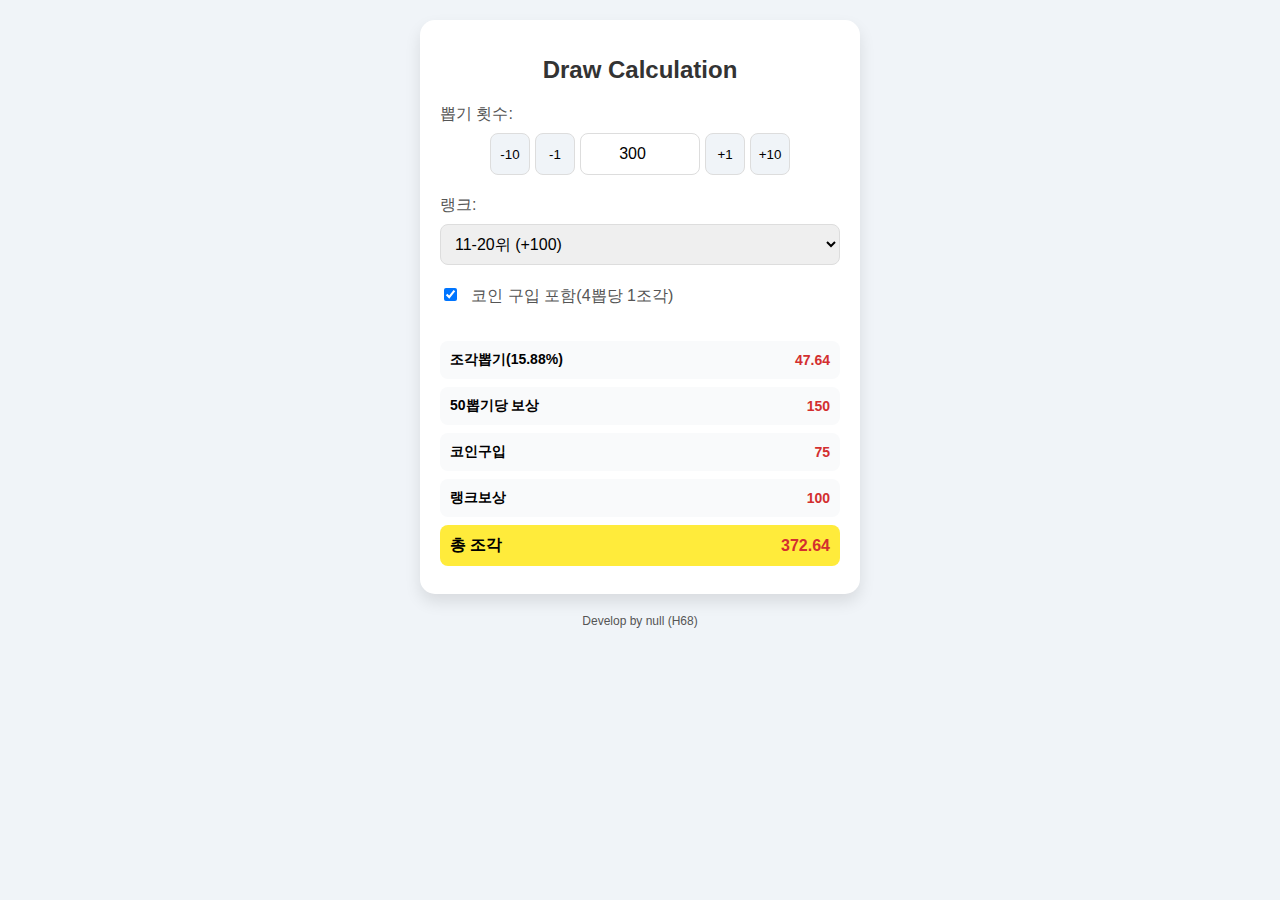
==== index.html @ 6f9d4612 "Update index.html" ====
<!DOCTYPE html>
<html lang="en">
<head>
    <meta charset="UTF-8">
    <meta name="viewport" content="width=device-width, initial-scale=1.0">
    <title>Draw Calculation</title>
    <style>
        body {
            font-family: 'Arial', sans-serif;
            background-color: #f0f4f8;
            margin: 0;
            padding: 20px;
            display: flex;
            flex-direction: column;
            align-items: center;
            min-height: 100vh;
            box-sizing: border-box;
        }

        .container {
            background-color: #fff;
            padding: 20px;
            border-radius: 15px;
            box-shadow: 0 8px 16px rgba(0, 0, 0, 0.1);
            max-width: 400px;
            width: 100%;
            margin-bottom: 20px;
        }

        h1 {
            text-align: center;
            color: #333;
            margin-bottom: 20px;
            font-size: 24px;
        }

        label {
            font-size: 16px;
            color: #555;
            display: block;
            margin-bottom: 8px;
        }

        select {
            width: 100%;
            padding: 10px;
            margin-bottom: 20px;
            border: 1px solid #ddd;
            border-radius: 8px;
            font-size: 16px;
            box-sizing: border-box;
        }

        input {
            padding: 10px;
            margin-bottom: 20px;
            border: 1px solid #ddd;
            border-radius: 8px;
            font-size: 16px;
            box-sizing: border-box;
        }

        input[type="checkbox"] {
            width: auto;
            margin-right: 10px;
        }

        .results {
            margin-top: 20px;
        }

        .result-row {
            display: flex;
            justify-content: space-between;
            align-items: center;
            padding: 10px;
            background-color: #f9fafb;
            margin-bottom: 8px;
            border-radius: 8px;
            font-size: 14px;
        }

        .result-row span {
            font-weight: bold;
        }

        .result-number {
            color: #d32f2f; /* Bright red for better visibility */
            font-weight: bold;
        }

        #total-row {
            background-color: #ffeb3b;
            font-size: 16px;
            font-weight: bold;
        }

        #result {
            color: #d32f2f;
            font-weight: bold;
            display: none;
            margin-bottom: 10px;
            text-align: center;
        }

        .input-group {
            display: flex;
            justify-content: center;
            gap: 5px;
        }

        .input-group button {
            width: 40px;
            height: 42px;
            border: 1px solid #ddd;
            border-radius: 8px;
            background-color: #f0f4f8;
            cursor: pointer;
            vertical-align: middle; /* Align vertically with input */
        }

        .input-group input {
            width: 100%;
            max-width: 120px;
            text-align: center;
            height: 42px; /* Ensure the input height matches the button */
            vertical-align: middle; /* Align vertically with buttons */
        }

        footer {
            text-align: center;
            font-size: 12px;
            color: #555;
        }

        /* Mobile responsiveness */
        @media (max-width: 600px) {
            body {
                padding: 10px;
            }

            .container {
                padding: 15px;
            }

            h1 {
                font-size: 22px;
            }

            label, input, select {
                font-size: 16px;
            }

            .result-row {
                font-size: 13px;
                padding: 8px;
            }
        }
    </style>
    <script>
        function updateDraws(value) {
            const inputBox = document.getElementById('n');
            let currentValue = parseInt(inputBox.value) || 0;
            currentValue += value;
            if (currentValue < 0) currentValue = 0;
            inputBox.value = currentValue;
            calculate();
        }

        function calculate() {
            const n = parseFloat(document.getElementById('n').value) || 0;
            const rankValue = parseFloat(document.getElementById('rank').value) || 0;
            const coinPurchase = document.getElementById('coinPurchase').checked;

            const rankMinValues = {
                250: 600,
                200: 500,
                150: 400,
                120: 300,
                100: 200,
                50: 100,
                40: 100,
                30: 100
            };

            const minRequiredN = rankMinValues[rankValue];

            if (n < minRequiredN) {
                document.getElementById('result').innerText = "선택한 랭크에 필요한 최소 뽑기 횟수: " + minRequiredN;
                document.getElementById('result').style.display = 'block';

                document.getElementById('pieceProbability').innerText = '0';
                document.getElementById('drawReward').innerText = '0';
                document.getElementById('coinReward').innerText = '0';
                document.getElementById('rankReward').innerText = '0';
                document.getElementById('total').innerText = '0';
                return;
            }

            document.getElementById('result').style.display = 'none';

            const pieceProbability = n * 0.1588;
            const drawReward = Math.floor(n / 50) * 25;
            const coinReward = coinPurchase ? Math.floor(n / 4) : 0;
            const total = pieceProbability + drawReward + coinReward + rankValue;

            document.getElementById('pieceProbability').innerText = pieceProbability.toFixed(2);
            document.getElementById('drawReward').innerText = drawReward.toString()
            document.getElementById('coinReward').innerText = coinReward.toString()
            document.getElementById('rankReward').innerText = rankValue.toString();
            document.getElementById('total').innerText = total.toFixed(2);
        }
    </script>
</head>
<body onload="calculate()">
    <div class="container">
        <h1>Draw Calculation</h1>

        <label for="n">뽑기 횟수: </label>
        <div class="input-group">
            <button onclick="updateDraws(-10)">-10</button>
            <button onclick="updateDraws(-1)">-1</button>
            <input type="number" id="n" value="300" oninput="calculate()">
            <button onclick="updateDraws(1)">+1</button>
            <button onclick="updateDraws(10)">+10</button>
        </div>

        <label for="rank">랭크: </label>
        <select id="rank" onchange="calculate()">
            <option value="250">1위 (+250)</option>
            <option value="200">2-3위 (+200)</option>
            <option value="150">4-6위 (+150)</option>
            <option value="120">7-10위 (+120)</option>
            <option value="100" selected>11-20위 (+100)</option>
            <option value="50">21-30위 (+50)</option>
            <option value="40">31-50위 (+40)</option>
            <option value="30">51-100위 (+30)</option>
        </select>

        <label>
            <input type="checkbox" id="coinPurchase" checked onchange="calculate()"> 코인 구입 포함(4뽑당 1조각)
        </label>

        <div class="results">
            <p id="result"></p>

            <div class="result-row">
                <span>조각뽑기(15.88%)</span>
                <span class="result-number" id="pieceProbability">0</span>
            </div>
            <div class="result-row">
                <span>50뽑기당 보상</span>
                <span class="result-number" id="drawReward">0</span>
            </div>
            <div class="result-row">
                <span>코인구입</span>
                <span class="result-number" id="coinReward">0</span>
            </div>
            <div class="result-row">
                <span>랭크보상</span>
                <span class="result-number" id="rankReward">0</span>
            </div>
            <div class="result-row" id="total-row">
                <span>총 조각</span>
                <span class="result-number" id="total">0</span>
            </div>
        </div>
    </div>

    <footer>
        Develop by null (H68)
    </footer>
</body>
</html>
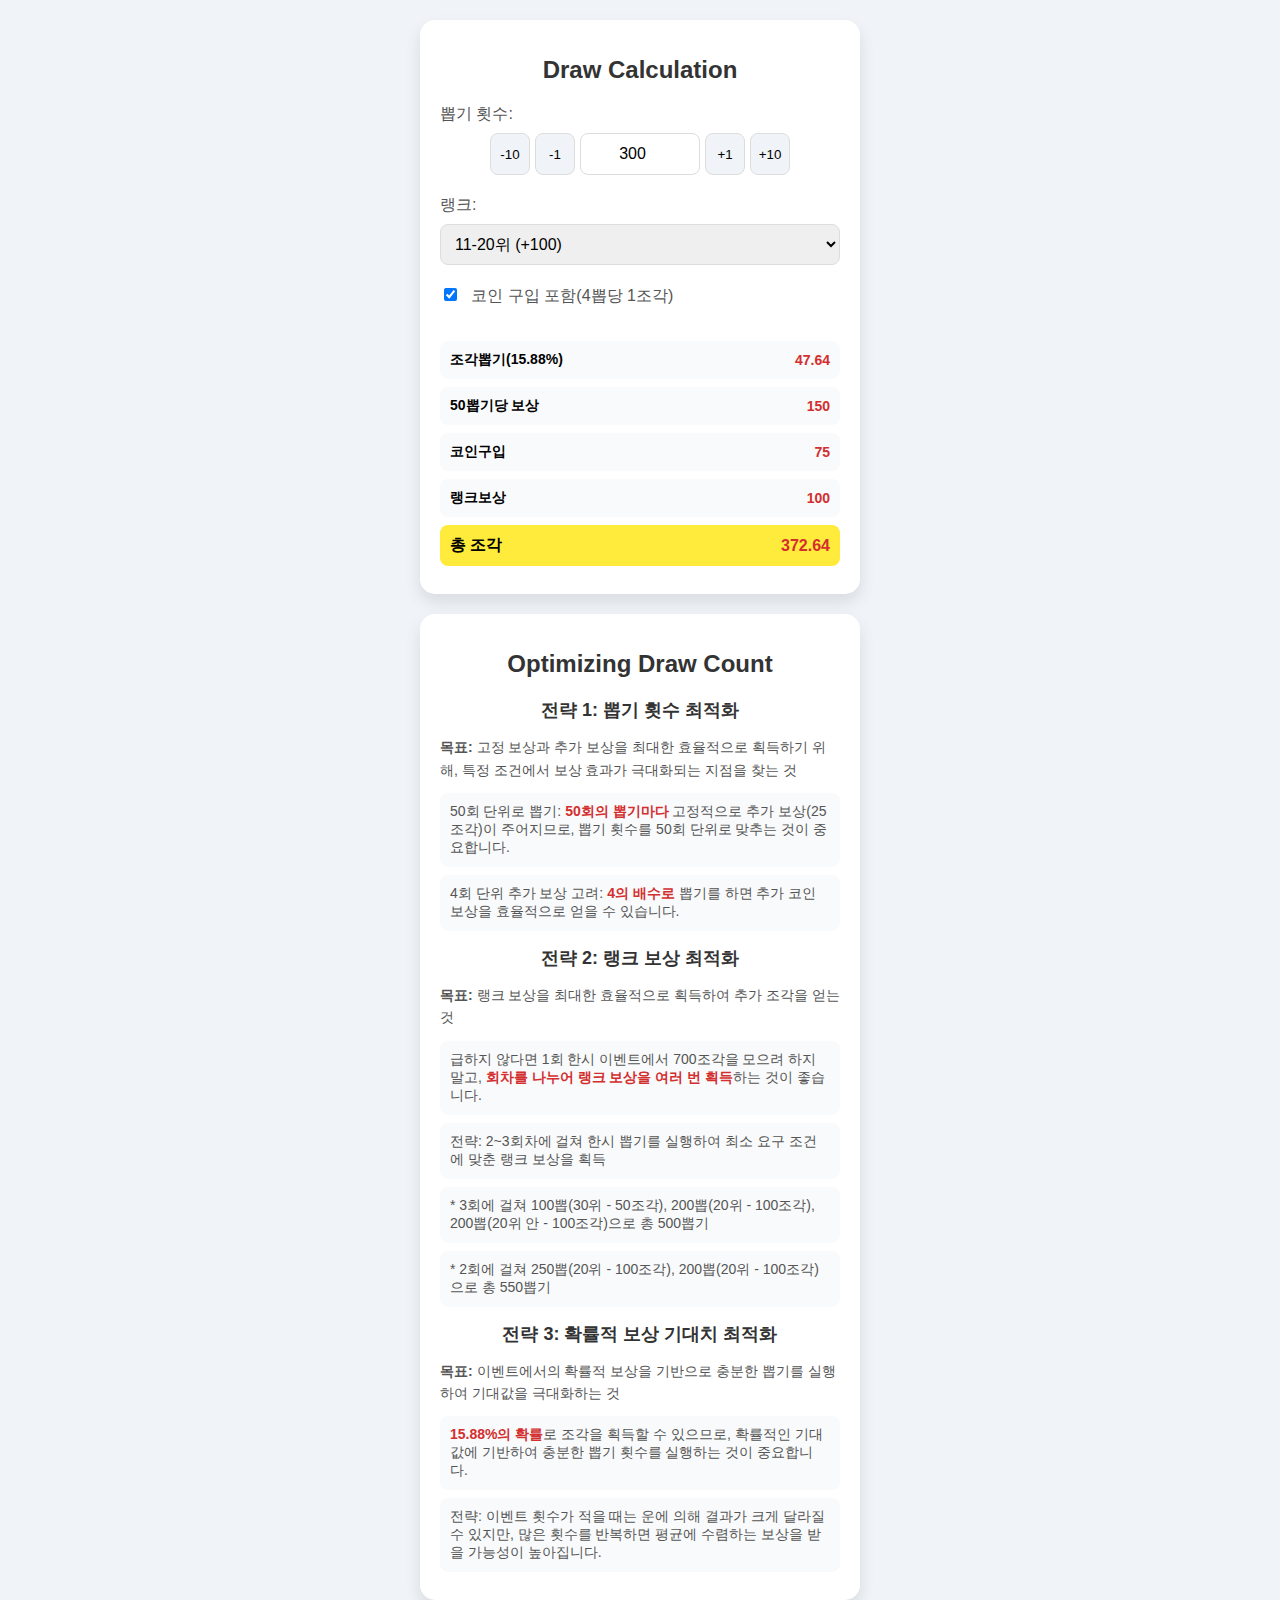
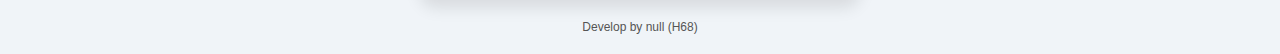
==== commit 4530c934: "Update index.html" ====
--- a/index.html
+++ b/index.html
@@ -133,6 +133,40 @@
             color: #555;
         }
 
+        .section h2 {
+            font-size: 18px;
+            color: #333;
+            margin-bottom: 12px;
+            text-align: center;
+        }
+
+        .section p {
+            font-size: 14px;
+            color: #555;
+            line-height: 1.6;
+            margin-bottom: 12px;
+        }
+
+        .section ul {
+            list-style-type: none;
+            padding: 0;
+            margin: 0;
+        }
+
+        .section li {
+            background-color: #f9fafb;
+            margin-bottom: 8px;
+            padding: 10px;
+            border-radius: 8px;
+            font-size: 14px;
+            color: #555;
+        }
+
+        .section li .highlight {
+            color: #d32f2f;
+            font-weight: bold;
+        }
+
         /* Mobile responsiveness */
         @media (max-width: 600px) {
             body {
@@ -267,6 +301,39 @@
         </div>
     </div>
 
+    <div class="container">
+        <h1>Optimizing Draw Count</h1>
+
+        <div class="section">
+            <h2>전략 1: 뽑기 횟수 최적화</h2>
+            <p><strong>목표:</strong> 고정 보상과 추가 보상을 최대한 효율적으로 획득하기 위해, 특정 조건에서 보상 효과가 극대화되는 지점을 찾는 것</p>
+            <ul>
+                <li>50회 단위로 뽑기: <span class="highlight">50회의 뽑기마다</span> 고정적으로 추가 보상(25조각)이 주어지므로, 뽑기 횟수를 50회 단위로 맞추는 것이 중요합니다.</li>
+                <li>4회 단위 추가 보상 고려: <span class="highlight">4의 배수로</span> 뽑기를 하면 추가 코인 보상을 효율적으로 얻을 수 있습니다.</li>
+            </ul>
+        </div>
+
+        <div class="section">
+            <h2>전략 2: 랭크 보상 최적화</h2>
+            <p><strong>목표:</strong> 랭크 보상을 최대한 효율적으로 획득하여 추가 조각을 얻는 것</p>
+            <ul>
+                <li>급하지 않다면 1회 한시 이벤트에서 700조각을 모으려 하지 말고, <span class="highlight">회차를 나누어 랭크 보상을 여러 번 획득</span>하는 것이 좋습니다.</li>
+                <li>전략: 2~3회차에 걸쳐 한시 뽑기를 실행하여 최소 요구 조건에 맞춘 랭크 보상을 획득</li>
+                <li> * 3회에 걸쳐 100뽑(30위 - 50조각), 200뽑(20위 - 100조각), 200뽑(20위 안 - 100조각)으로 총 500뽑기</li>
+                <li> * 2회에 걸쳐 250뽑(20위 - 100조각), 200뽑(20위 - 100조각)으로 총 550뽑기</li>
+            </ul>
+        </div>
+
+        <div class="section">
+            <h2>전략 3: 확률적 보상 기대치 최적화</h2>
+            <p><strong>목표:</strong> 이벤트에서의 확률적 보상을 기반으로 충분한 뽑기를 실행하여 기대값을 극대화하는 것</p>
+            <ul>
+                <li><span class="highlight">15.88%의 확률</span>로 조각을 획득할 수 있으므로, 확률적인 기대값에 기반하여 충분한 뽑기 횟수를 실행하는 것이 중요합니다.</li>
+                <li>전략: 이벤트 횟수가 적을 때는 운에 의해 결과가 크게 달라질 수 있지만, 많은 횟수를 반복하면 평균에 수렴하는 보상을 받을 가능성이 높아집니다.</li>
+            </ul>
+        </div>
+    </div>
+
     <footer>
         Develop by null (H68)
     </footer>
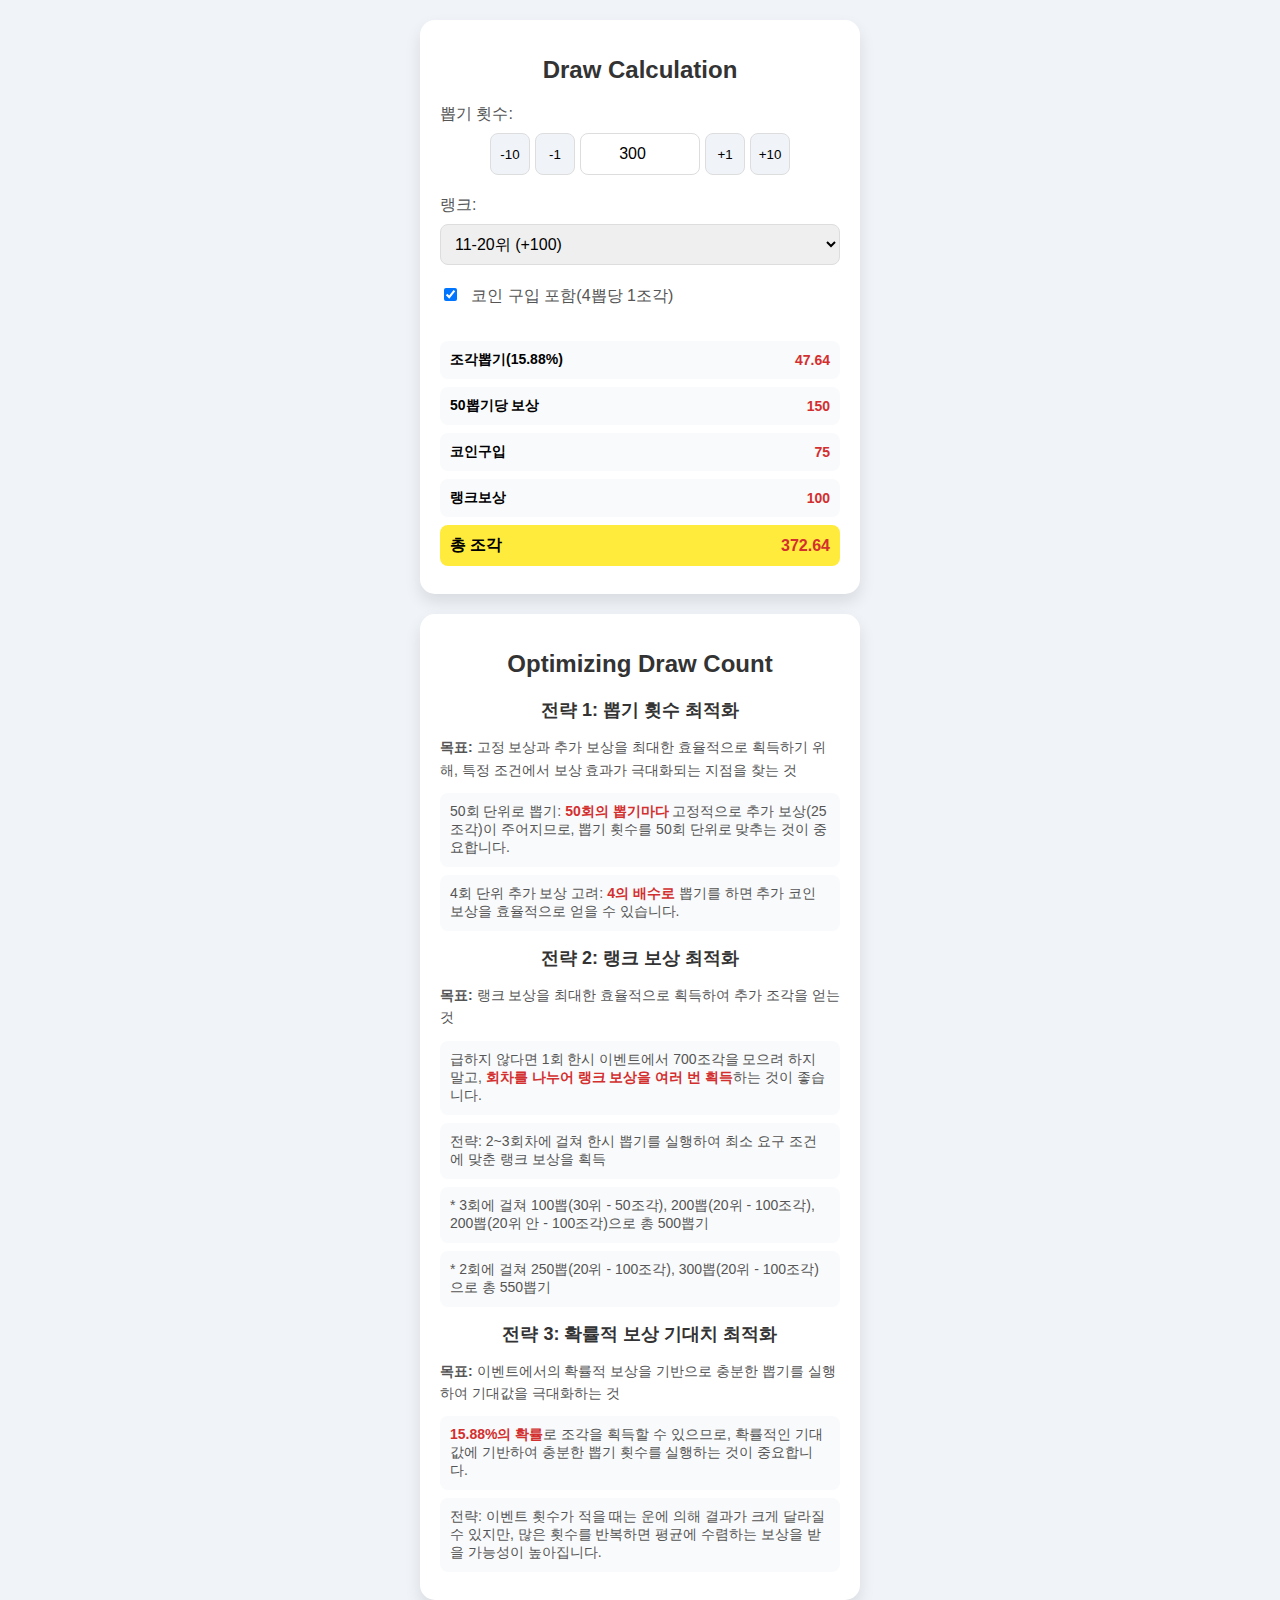
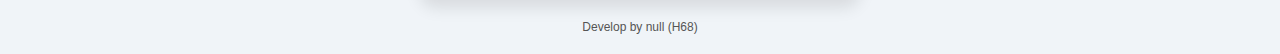
==== commit c836af86: "Update index.html" ====
--- a/index.html
+++ b/index.html
@@ -320,7 +320,7 @@
                 <li>급하지 않다면 1회 한시 이벤트에서 700조각을 모으려 하지 말고, <span class="highlight">회차를 나누어 랭크 보상을 여러 번 획득</span>하는 것이 좋습니다.</li>
                 <li>전략: 2~3회차에 걸쳐 한시 뽑기를 실행하여 최소 요구 조건에 맞춘 랭크 보상을 획득</li>
                 <li> * 3회에 걸쳐 100뽑(30위 - 50조각), 200뽑(20위 - 100조각), 200뽑(20위 안 - 100조각)으로 총 500뽑기</li>
-                <li> * 2회에 걸쳐 250뽑(20위 - 100조각), 200뽑(20위 - 100조각)으로 총 550뽑기</li>
+                <li> * 2회에 걸쳐 250뽑(20위 - 100조각), 300뽑(20위 - 100조각)으로 총 550뽑기</li>
             </ul>
         </div>
 
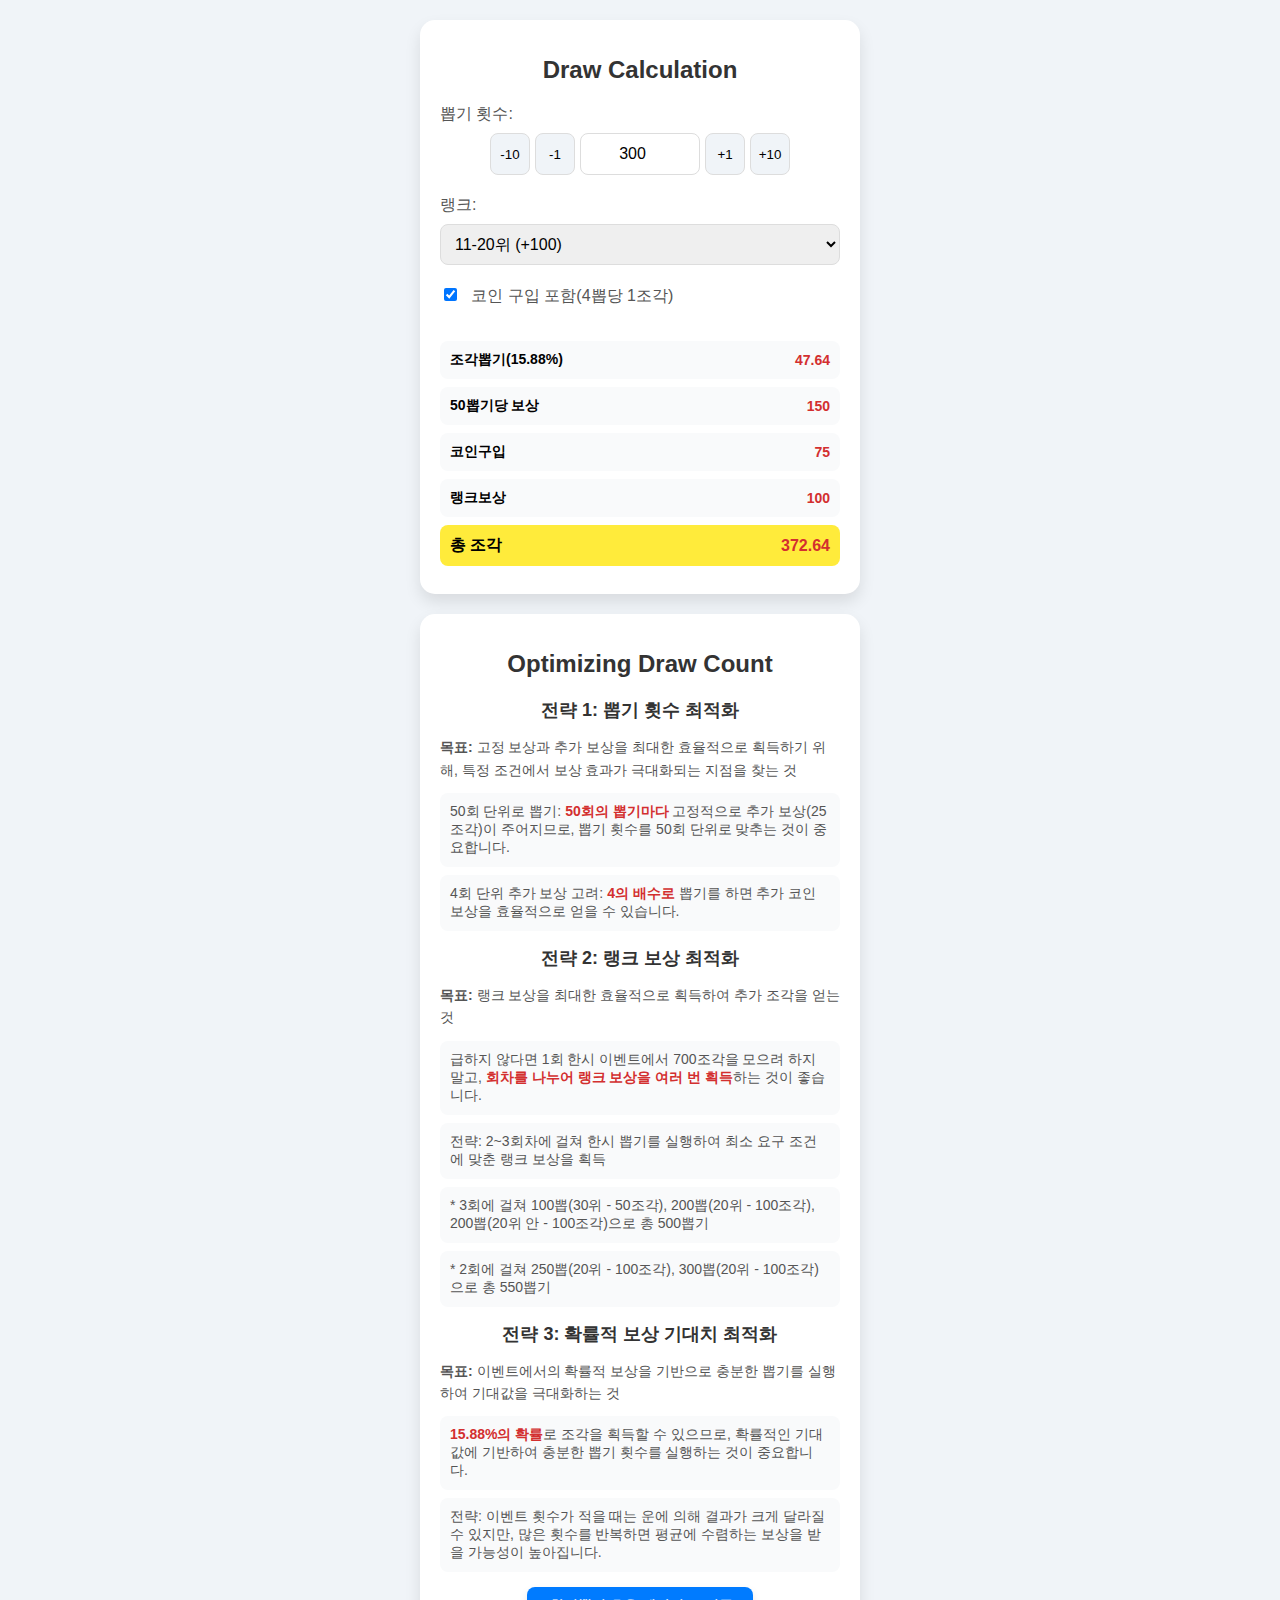
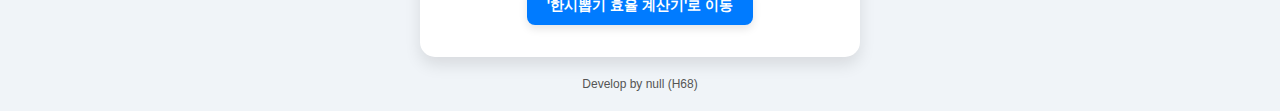
==== commit 32beb9aa: "Update index.html" ====
--- a/index.html
+++ b/index.html
@@ -190,6 +190,28 @@
                 padding: 8px;
             }
         }
+        .styled-link {
+            display: inline-block;
+            padding: 10px 20px;
+            background-color: #007BFF;
+            color: #fff;
+            text-decoration: none;
+            border-radius: 8px;
+            font-size: 14px;
+            transition: background-color 0.3s ease;
+            font-weight: bold;
+            box-shadow: 0 4px 8px rgba(0, 0, 0, 0.1);
+        }
+
+        .styled-link:hover {
+            background-color: #0056b3;
+        }
+
+        .styled-link:active {
+            background-color: #004085;
+            box-shadow: 0 2px 4px rgba(0, 0, 0, 0.2);
+        }
+
     </style>
     <script>
         function updateDraws(value) {
@@ -300,7 +322,6 @@
             </div>
         </div>
     </div>
-
     <div class="container">
         <h1>Optimizing Draw Count</h1>
 
@@ -332,6 +353,11 @@
                 <li>전략: 이벤트 횟수가 적을 때는 운에 의해 결과가 크게 달라질 수 있지만, 많은 횟수를 반복하면 평균에 수렴하는 보상을 받을 가능성이 높아집니다.</li>
             </ul>
         </div>
+        <div class="section">
+            <h2>
+                <a href="optimal_draw_calculator.html" class="styled-link">'한시뽑기 효율 계산기'로 이동</a>
+            </h2>
+        </div>
     </div>
 
     <footer>
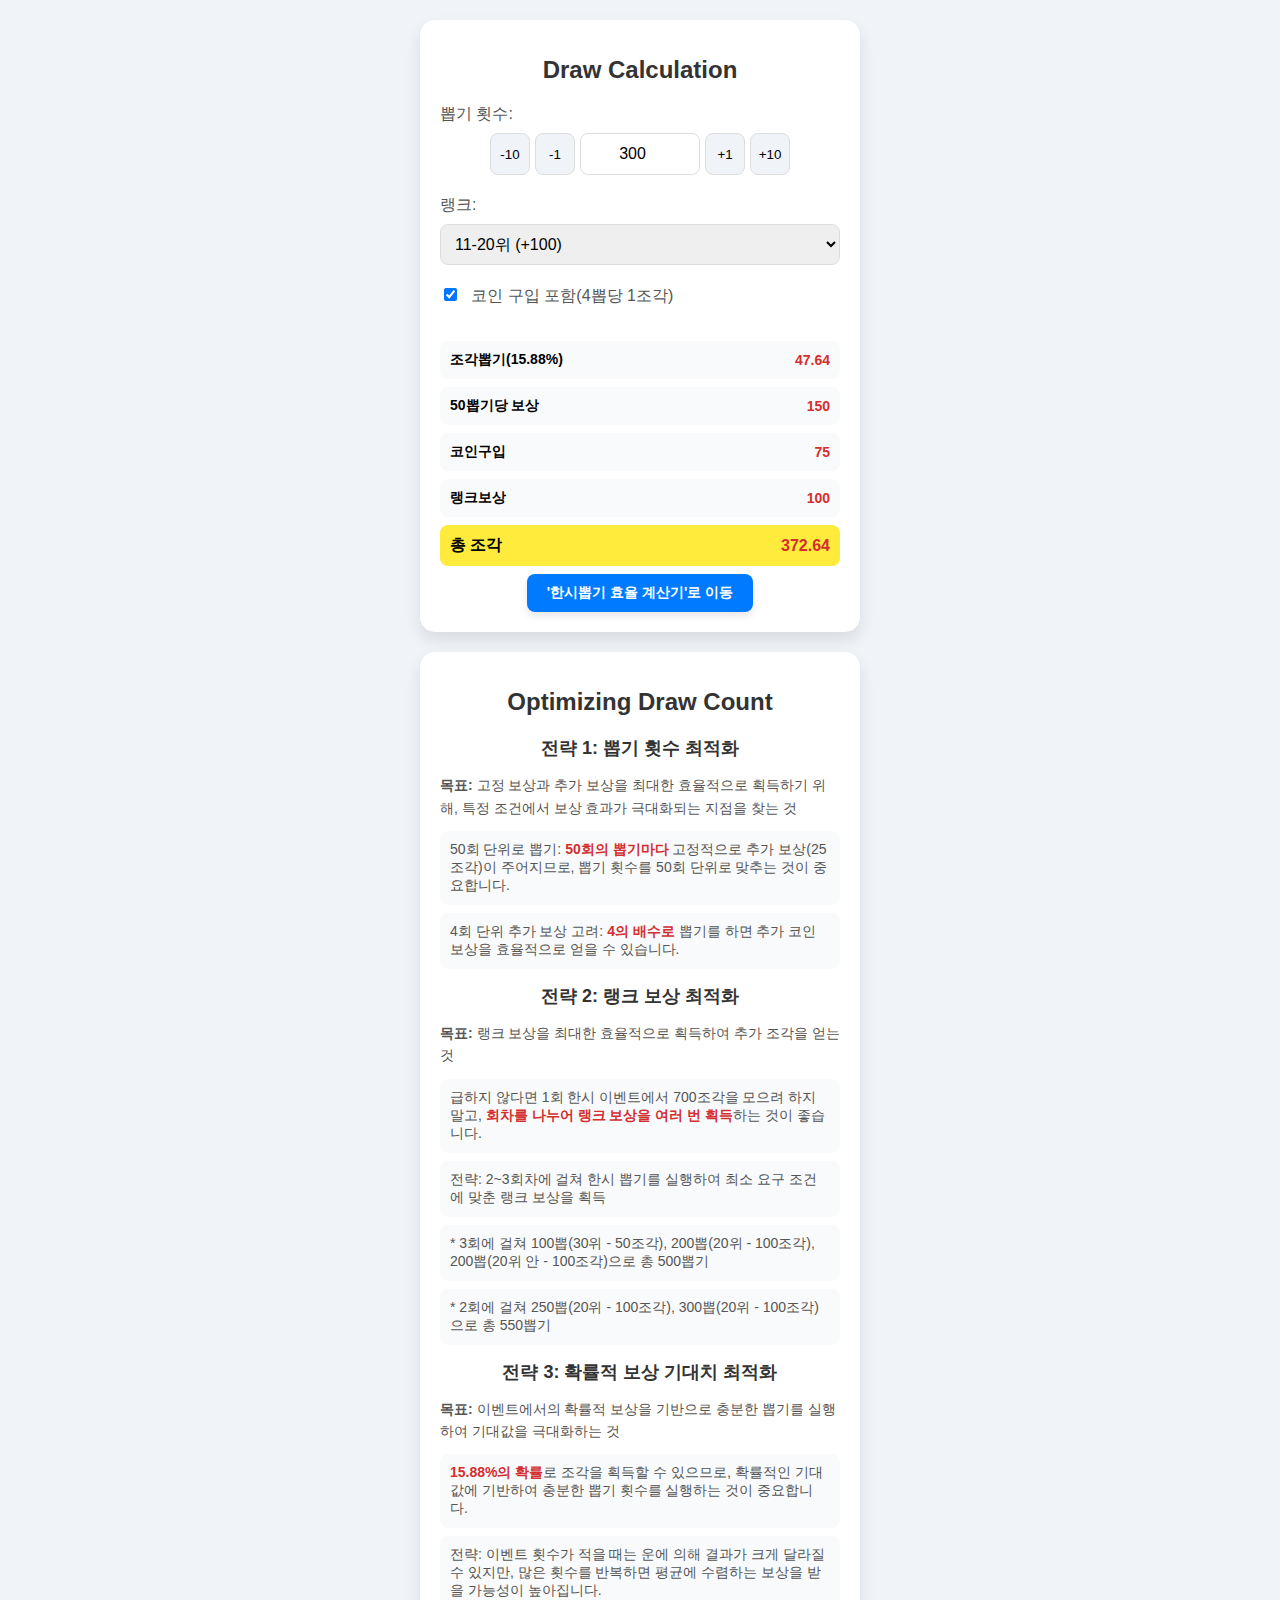
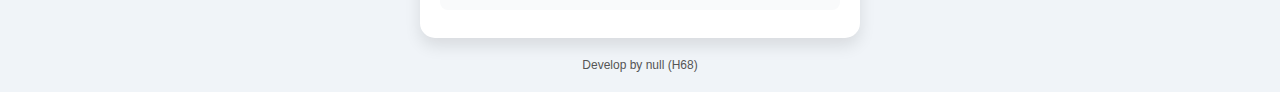
==== commit a3c8682e: "Update index.html" ====
--- a/index.html
+++ b/index.html
@@ -321,6 +321,9 @@
                 <span class="result-number" id="total">0</span>
             </div>
         </div>
+        <div style="text-align: center;">
+            <a href="optimal_draw_calculator.html" class="styled-link">'한시뽑기 효율 계산기'로 이동</a>
+        </div>
     </div>
     <div class="container">
         <h1>Optimizing Draw Count</h1>
@@ -353,11 +356,6 @@
                 <li>전략: 이벤트 횟수가 적을 때는 운에 의해 결과가 크게 달라질 수 있지만, 많은 횟수를 반복하면 평균에 수렴하는 보상을 받을 가능성이 높아집니다.</li>
             </ul>
         </div>
-        <div class="section">
-            <h2>
-                <a href="optimal_draw_calculator.html" class="styled-link">'한시뽑기 효율 계산기'로 이동</a>
-            </h2>
-        </div>
     </div>
 
     <footer>
